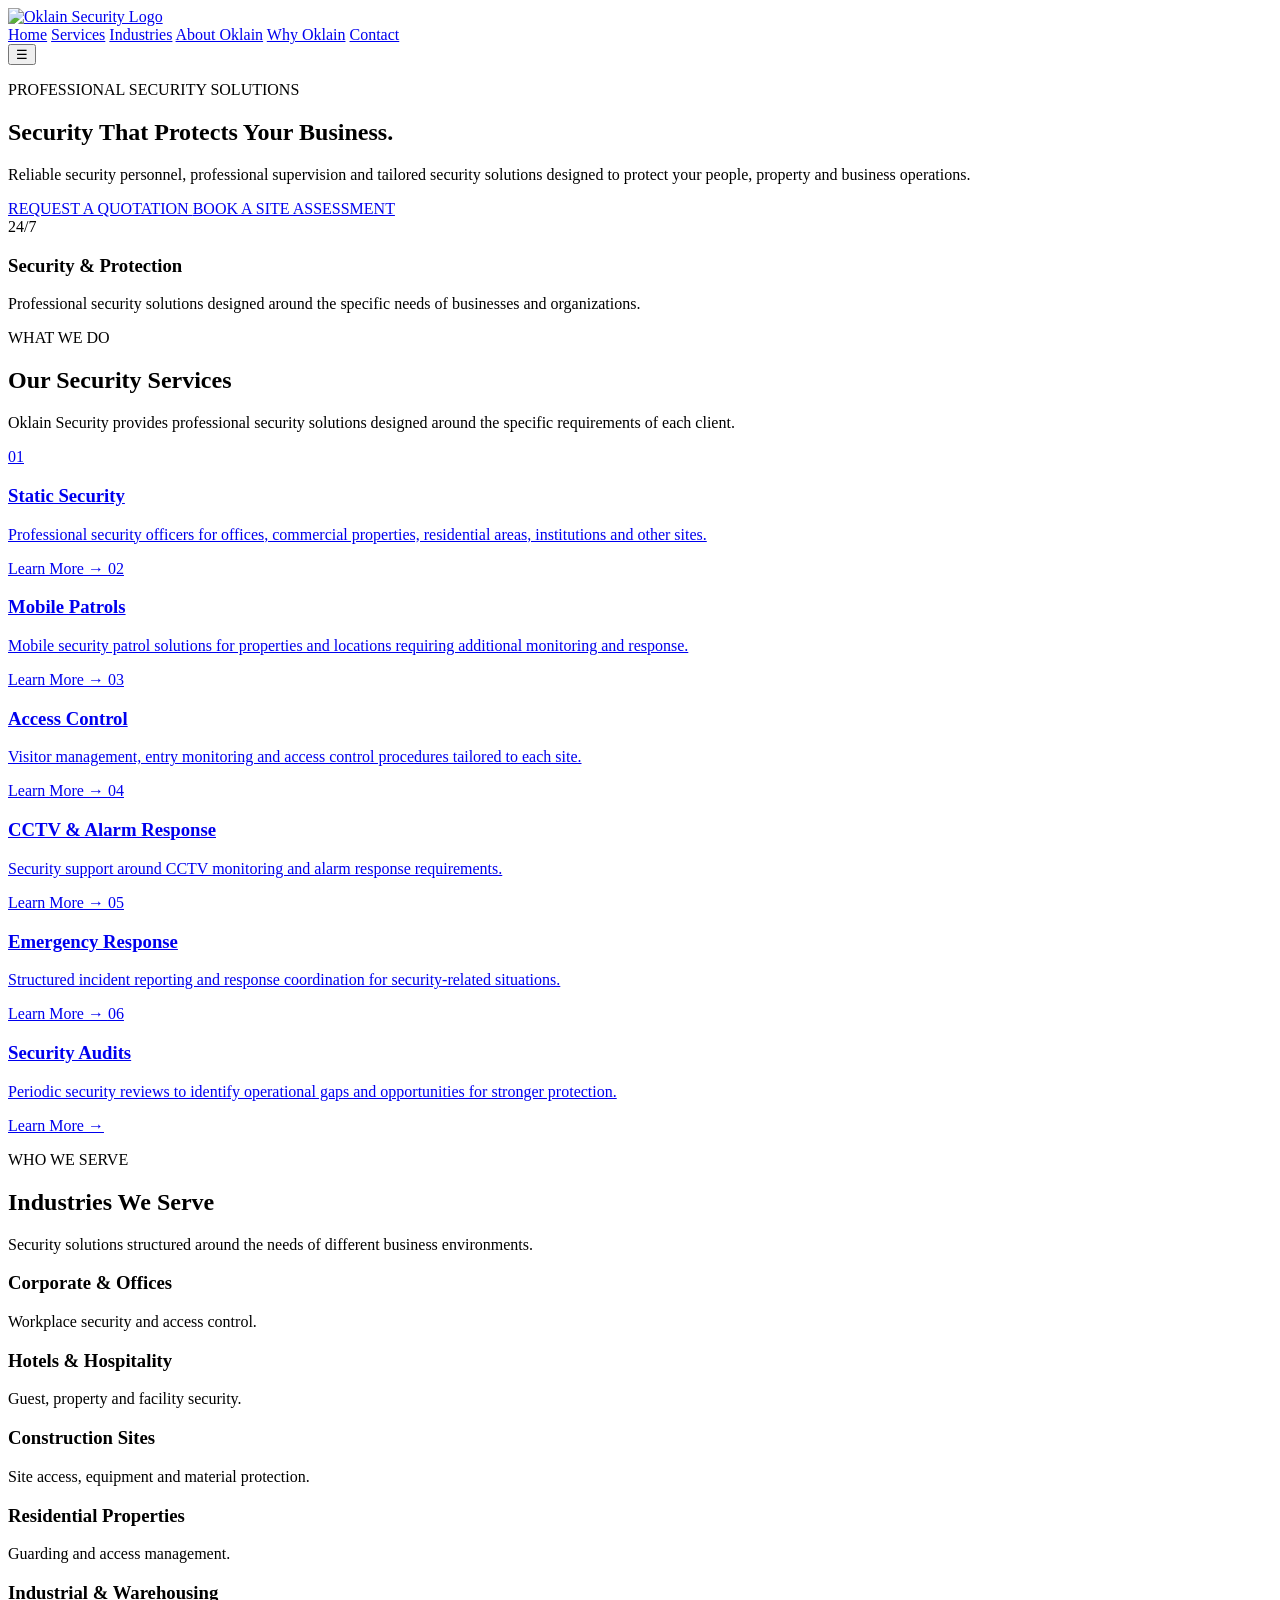
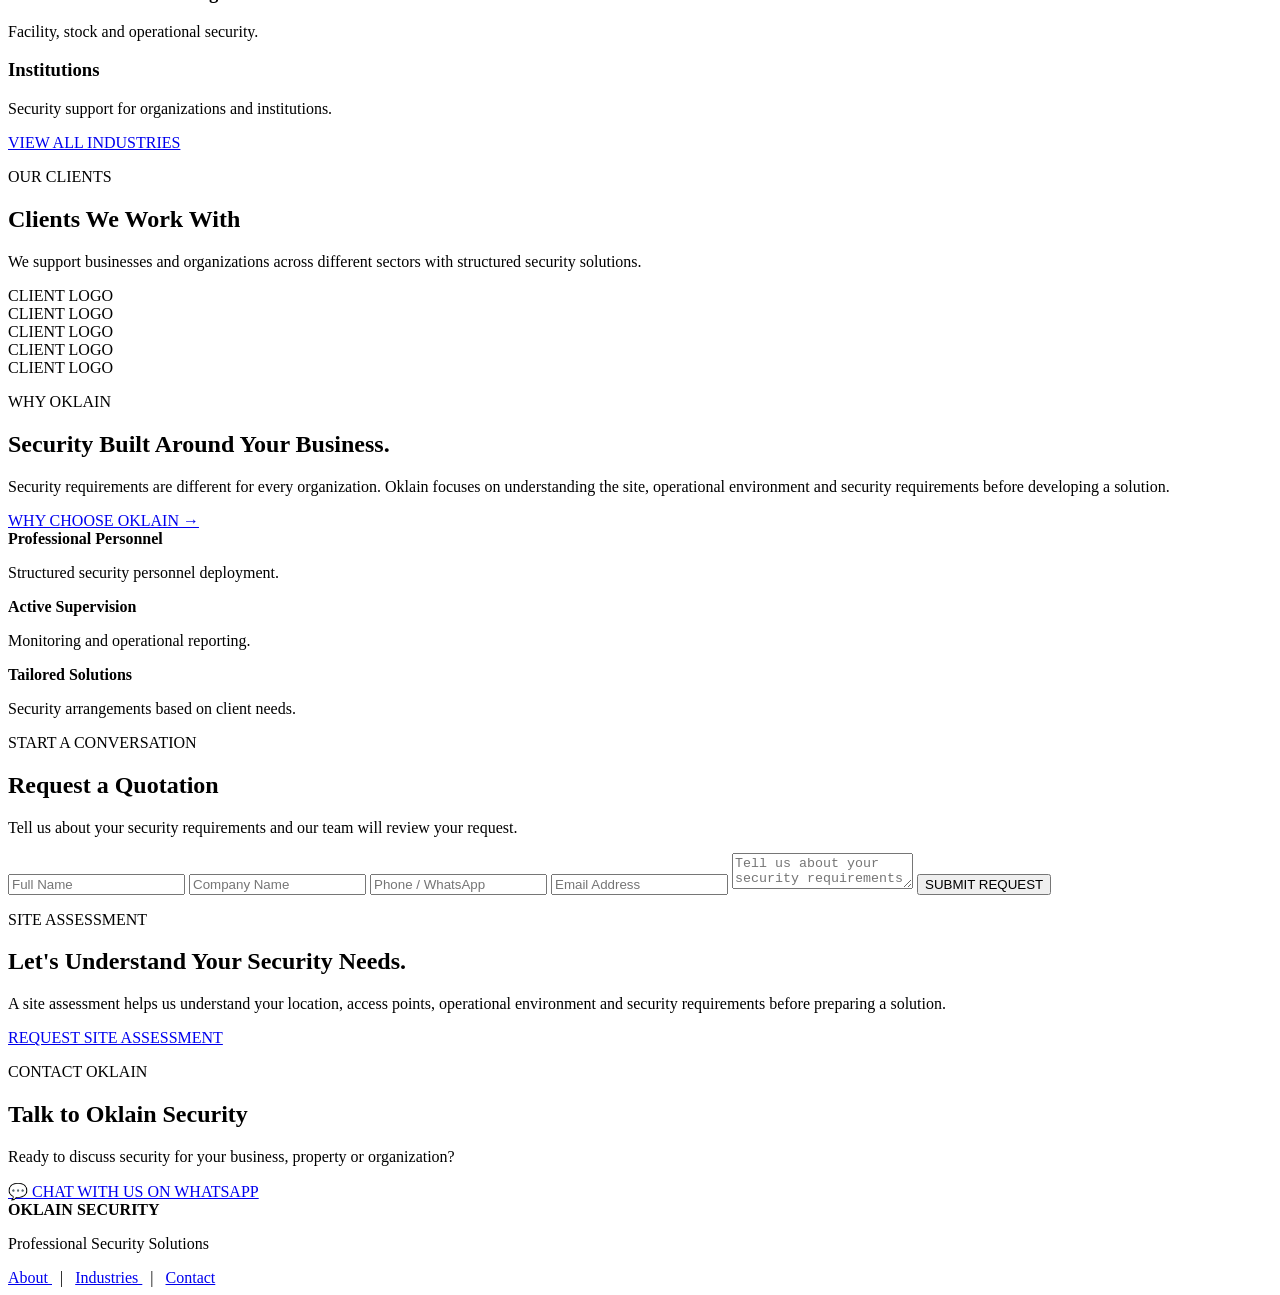
==== index.html @ 196a3929 "Add files via upload" ====
<!DOCTYPE html>
<html lang="en">

<head>
    <meta charset="UTF-8">
    <meta name="viewport" content="width=device-width, initial-scale=1.0">

    <title>Oklain Security Tanzania | Professional Security Services</title>

    <meta name="description" content="Oklain Security provides professional security services in Tanzania, including manned guarding, mobile patrols, access control, site supervision, CCTV and alarm response.">

    <meta name="keywords" content="security company Tanzania, security services Tanzania, security guards Tanzania, security company Dar es Salaam, commercial security services Tanzania, security guards for businesses">

    <meta name="author" content="Oklain Security Tanzania">

    <meta name="robots" content="index, follow">

    <link rel="canonical" href="http://www.oklainsecurity.co.tz/">

    <link rel="stylesheet" href="css/style.css">
</head>

<body>

    <!-- ================= NAVIGATION ================= -->

    <header class="navbar">

        <div class="container nav-container">

           <a href="index.html" class="logo">
    <img src="images/logo.png" alt="Oklain Security Logo">
</a>

            <nav id="navMenu">

    <a href="index.html">Home</a>

    <a href="services/services.html">Services</a>
    <a href="industries.html">Industries</a>

    <a href="about.html">About Oklain</a>

    <a href="why-oklain.html">Why Oklain</a>

     <a href="contact.html">Contact</a>
</nav>

            <button id="menuButton" class="menu-button">
                ☰
            </button>

        </div>

    </header>


    <!-- ================= HERO ================= -->

    <section class="hero">

        <div class="container hero-content">

            <div class="hero-text">

                <p class="eyebrow">
                    PROFESSIONAL SECURITY SOLUTIONS
                </p>

                <h1>
                    Security That Protects Your Business.
                </h1>

                <p class="hero-description">
                    Reliable security personnel, professional supervision
                    and tailored security solutions designed to protect
                    your people, property and business operations.
                </p>

                <div class="hero-buttons">

                    <a href="#quotation" class="btn btn-primary">
                        REQUEST A QUOTATION
                    </a>

                    <a href="#assessment" class="btn btn-outline">
                        BOOK A SITE ASSESSMENT
                    </a>

                </div>

            </div>


            <div class="hero-box">

                <span class="hero-number">
                    24/7
                </span>

                <h3>
                    Security & Protection
                </h3>

                <p>
                    Professional security solutions designed around
                    the specific needs of businesses and organizations.
                </p>

            </div>

        </div>

    </section>


    <!-- ================= SERVICES ================= -->

    <section id="services" class="section">

        <div class="container">

            <div class="section-heading">

                <p class="eyebrow">
                    WHAT WE DO
                </p>

                <h2>
                    Our Security Services
                </h2>

                <p>
                    Oklain Security provides professional security
                    solutions designed around the specific requirements
                    of each client.
                </p>

            </div>


            <div class="service-grid">


                <!-- SERVICE 1 -->

                <a href="services/static-security.html"
                   class="service-card">

                    <span class="service-number">
                        01
                    </span>

                    <h3>
                        Static Security
                    </h3>

                    <p>
                        Professional security officers for offices,
                        commercial properties, residential areas,
                        institutions and other sites.
                    </p>

                    <span class="learn-more">
                        Learn More →
                    </span>

                </a>


                <!-- SERVICE 2 -->

                <a href="services/mobile-patrols.html"
                   class="service-card">

                    <span class="service-number">
                        02
                    </span>

                    <h3>
                        Mobile Patrols
                    </h3>

                    <p>
                        Mobile security patrol solutions for properties
                        and locations requiring additional monitoring
                        and response.
                    </p>

                    <span class="learn-more">
                        Learn More →
                    </span>

                </a>


                <!-- SERVICE 3 -->

                <a href="services/access-control.html"
                   class="service-card">

                    <span class="service-number">
                        03
                    </span>

                    <h3>
                        Access Control
                    </h3>

                    <p>
                        Visitor management, entry monitoring and
                        access control procedures tailored to each site.
                    </p>

                    <span class="learn-more">
                        Learn More →
                    </span>

                </a>


                <!-- SERVICE 4 -->

                <a href="services/cctv-alarm.html"
                   class="service-card">

                    <span class="service-number">
                        04
                    </span>

                    <h3>
                        CCTV & Alarm Response
                    </h3>

                    <p>
                        Security support around CCTV monitoring
                        and alarm response requirements.
                    </p>

                    <span class="learn-more">
                        Learn More →
                    </span>

                </a>


                <!-- SERVICE 5 -->

                <a href="services/emergency-response.html"
                   class="service-card">

                    <span class="service-number">
                        05
                    </span>

                    <h3>
                        Emergency Response
                    </h3>

                    <p>
                        Structured incident reporting and response
                        coordination for security-related situations.
                    </p>

                    <span class="learn-more">
                        Learn More →
                    </span>

                </a>


                <!-- SERVICE 6 -->

                <a href="services/security-audits.html"
                   class="service-card">

                    <span class="service-number">
                        06
                    </span>

                    <h3>
                        Security Audits
                    </h3>

                    <p>
                        Periodic security reviews to identify
                        operational gaps and opportunities for
                        stronger protection.
                    </p>

                    <span class="learn-more">
                        Learn More →
                    </span>

                </a>

            </div>

        </div>

    </section>


    <!-- ================= INDUSTRIES ================= -->

    <section class="section industries-preview">

        <div class="container">

            <div class="section-heading">

                <p class="eyebrow">
                    WHO WE SERVE
                </p>

                <h2>
                    Industries We Serve
                </h2>

                <p>
                    Security solutions structured around the needs
                    of different business environments.
                </p>

            </div>


            <div class="industry-grid">

                <div class="industry-card">
                    <h3>Corporate & Offices</h3>
                    <p>
                        Workplace security and access control.
                    </p>
                </div>


                <div class="industry-card">
                    <h3>Hotels & Hospitality</h3>
                    <p>
                        Guest, property and facility security.
                    </p>
                </div>


                <div class="industry-card">
                    <h3>Construction Sites</h3>
                    <p>
                        Site access, equipment and material protection.
                    </p>
                </div>


                <div class="industry-card">
                    <h3>Residential Properties</h3>
                    <p>
                        Guarding and access management.
                    </p>
                </div>


                <div class="industry-card">
                    <h3>Industrial & Warehousing</h3>
                    <p>
                        Facility, stock and operational security.
                    </p>
                </div>


                <div class="industry-card">
                    <h3>Institutions</h3>
                    <p>
                        Security support for organizations and institutions.
                    </p>
                </div>

            </div>


            <div class="center-button">

                <a href="industries.html"
                   class="btn btn-primary">

                    VIEW ALL INDUSTRIES

                </a>

            </div>

        </div>

    </section>


    <!-- ================= CLIENTS ================= -->

    <section class="section clients">

        <div class="container">

            <div class="section-heading center">

                <p class="eyebrow">
                    OUR CLIENTS
                </p>

                <h2>
                    Clients We Work With
                </h2>

                <p>
                    We support businesses and organizations
                    across different sectors with structured
                    security solutions.
                </p>

            </div>


            <div class="client-logos">

                <!--
                TUTAWEKA LOGOS ZA CLIENTS HALISI HAPA.
                -->

                <div class="client-placeholder">
                    CLIENT LOGO
                </div>

                <div class="client-placeholder">
                    CLIENT LOGO
                </div>

                <div class="client-placeholder">
                    CLIENT LOGO
                </div>

                <div class="client-placeholder">
                    CLIENT LOGO
                </div>

                <div class="client-placeholder">
                    CLIENT LOGO
                </div>

            </div>

        </div>

    </section>


    <!-- ================= WHY OKLAIN ================= -->

    <section class="section why-section">

        <div class="container why-container">

            <div>

                <p class="eyebrow">
                    WHY OKLAIN
                </p>

                <h2>
                    Security Built Around Your Business.
                </h2>

                <p>
                    Security requirements are different for every
                    organization. Oklain focuses on understanding
                    the site, operational environment and security
                    requirements before developing a solution.
                </p>

                <a href="why-oklain.html"
                   class="btn btn-primary">

                    WHY CHOOSE OKLAIN →

                </a>

            </div>


            <div class="why-list">

                <div>
                    <strong>
                        Professional Personnel
                    </strong>

                    <p>
                        Structured security personnel deployment.
                    </p>
                </div>


                <div>
                    <strong>
                        Active Supervision
                    </strong>

                    <p>
                        Monitoring and operational reporting.
                    </p>
                </div>


                <div>
                    <strong>
                        Tailored Solutions
                    </strong>

                    <p>
                        Security arrangements based on client needs.
                    </p>
                </div>

            </div>

        </div>

    </section>


    <!-- ================= QUOTATION ================= -->

    <section id="quotation" class="section">

        <div class="container">

            <div class="form-section">

                <div>

                    <p class="eyebrow">
                        START A CONVERSATION
                    </p>

                    <h2>
                        Request a Quotation
                    </h2>

                    <p>
                        Tell us about your security requirements
                        and our team will review your request.
                    </p>

                </div>


                <form id="quotationForm">

                    <input
                        type="text"
                        placeholder="Full Name"
                        required
                    >

                    <input
                        type="text"
                        placeholder="Company Name"
                    >

                    <input
                        type="tel"
                        placeholder="Phone / WhatsApp"
                        required
                    >

                    <input
                        type="email"
                        placeholder="Email Address"
                    >

                    <textarea
                        placeholder="Tell us about your security requirements"
                    ></textarea>

                    <button
                        type="submit"
                        class="btn btn-primary">

                        SUBMIT REQUEST

                    </button>

                </form>

            </div>

        </div>

    </section>


    <!-- ================= SITE ASSESSMENT ================= -->

    <section id="assessment" class="section assessment">

        <div class="container">

            <p class="eyebrow">
                SITE ASSESSMENT
            </p>

            <h2>
                Let's Understand Your Security Needs.
            </h2>

            <p>
                A site assessment helps us understand your location,
                access points, operational environment and security
                requirements before preparing a solution.
            </p>

            <a href="#quotation"
               class="btn btn-primary">

                REQUEST SITE ASSESSMENT

            </a>

        </div>

    </section>


    <!-- ================= CONTACT ================= -->

    <section id="contact" class="section contact-section">

        <div class="container">

            <p class="eyebrow">
                CONTACT OKLAIN
            </p>

            <h2>
                Talk to Oklain Security
            </h2>

            <p>
                Ready to discuss security for your business,
                property or organization?
            </p>

            <a
                href="https://wa.me/255758907347"
                target="_blank"
                class="whatsapp-button">

                💬 CHAT WITH US ON WHATSAPP

            </a>

        </div>

    </section>


    <!-- ================= FOOTER ================= -->

    <footer>

        <div class="container footer-content">

            <div>

                <strong>
                    OKLAIN SECURITY
                </strong>

                <p>
                    Professional Security Solutions
                </p>

            </div>


            <div>

                <a href="about.html">
                    About
                </a>

                &nbsp; | &nbsp;

                <a href="industries.html">
                    Industries
                </a>

                &nbsp; | &nbsp;

                <a href="#contact">
                    Contact
                </a>

            </div>

        </div>

    </footer>


    <script src="js/script.js"></script>

</body>

</html>
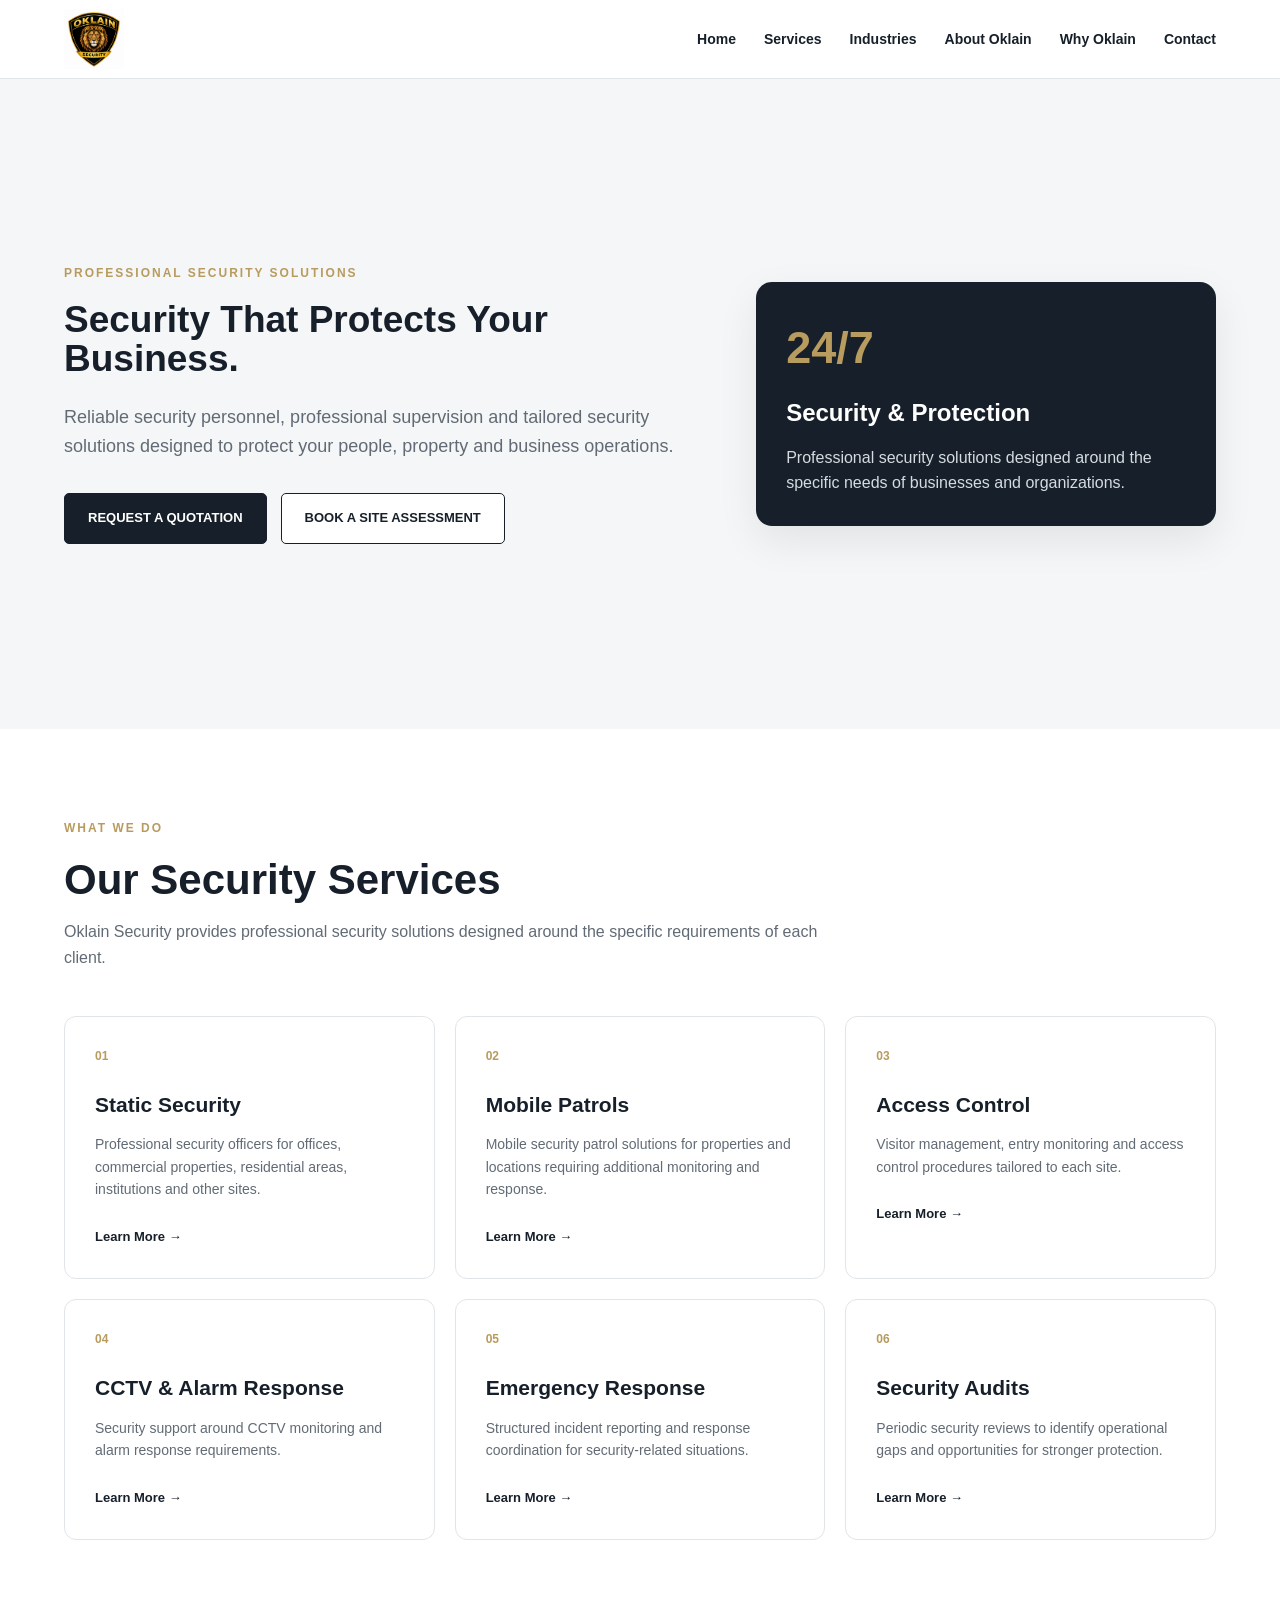
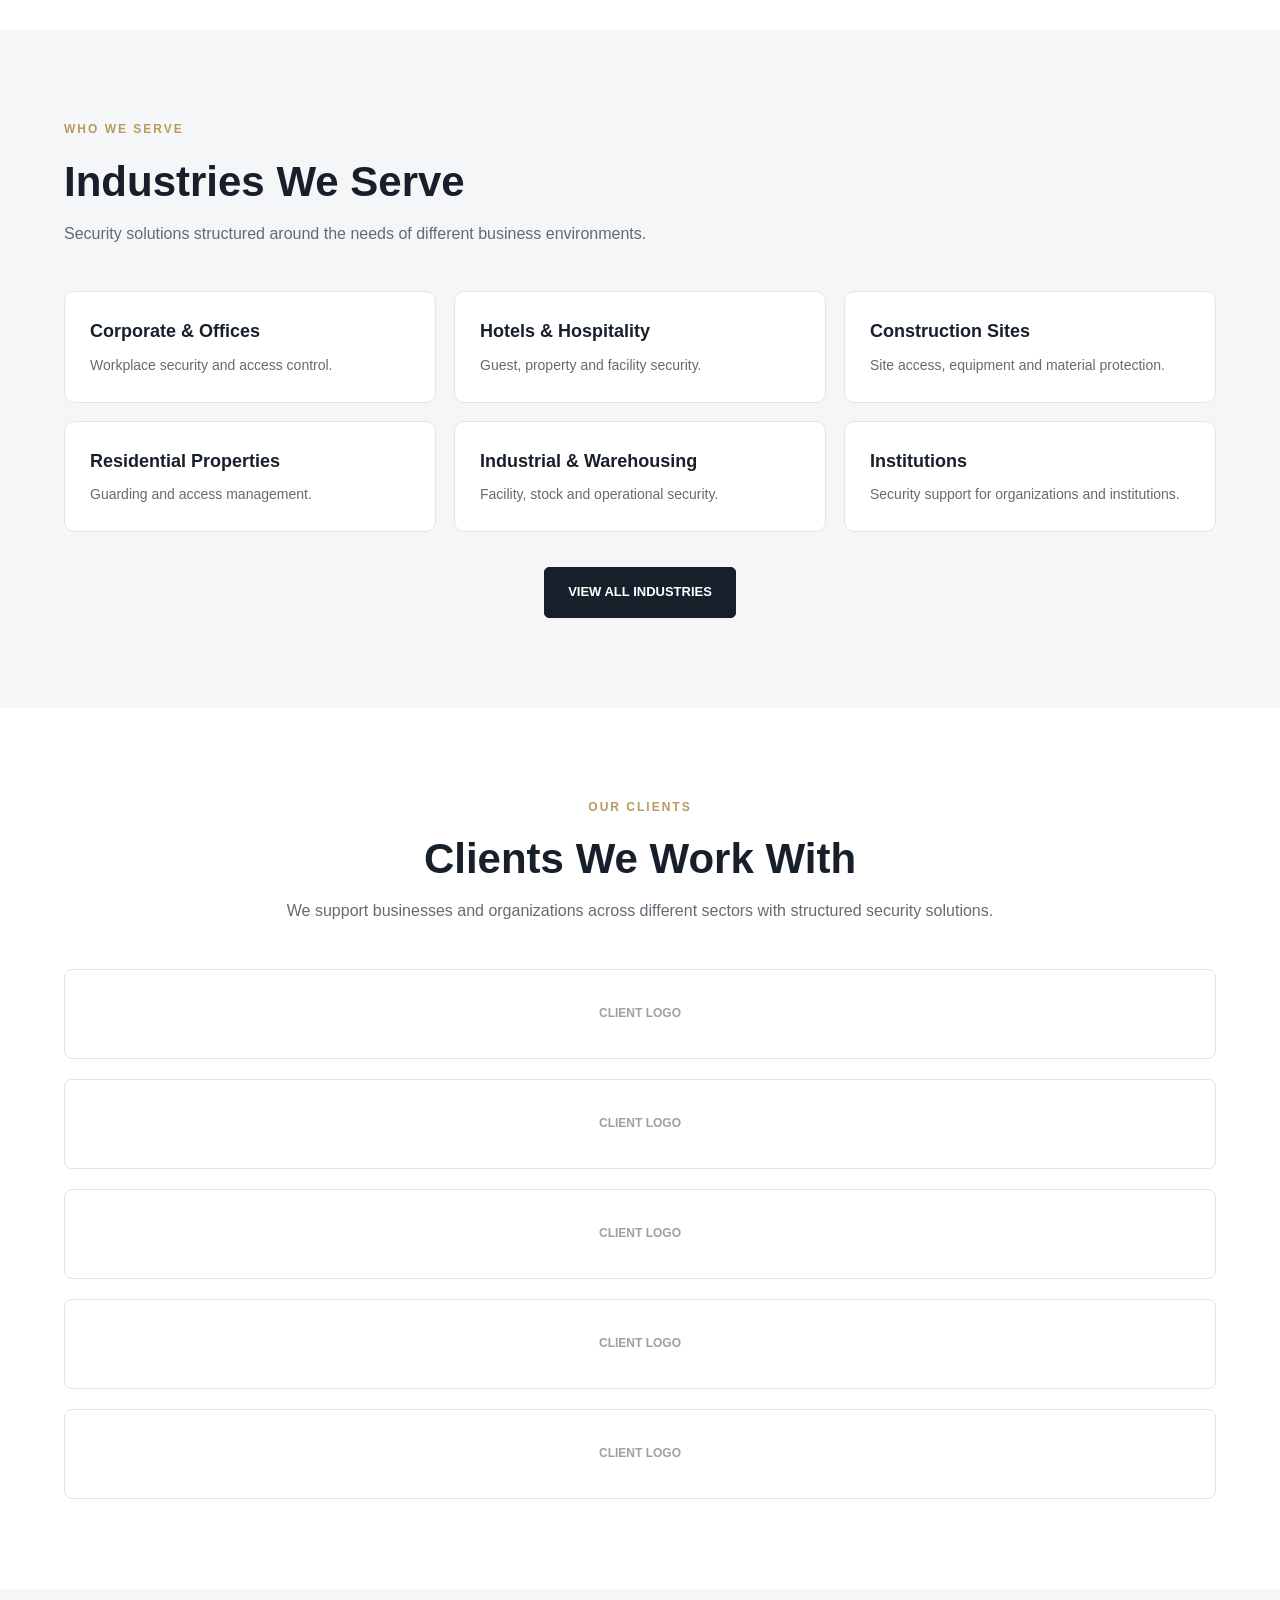
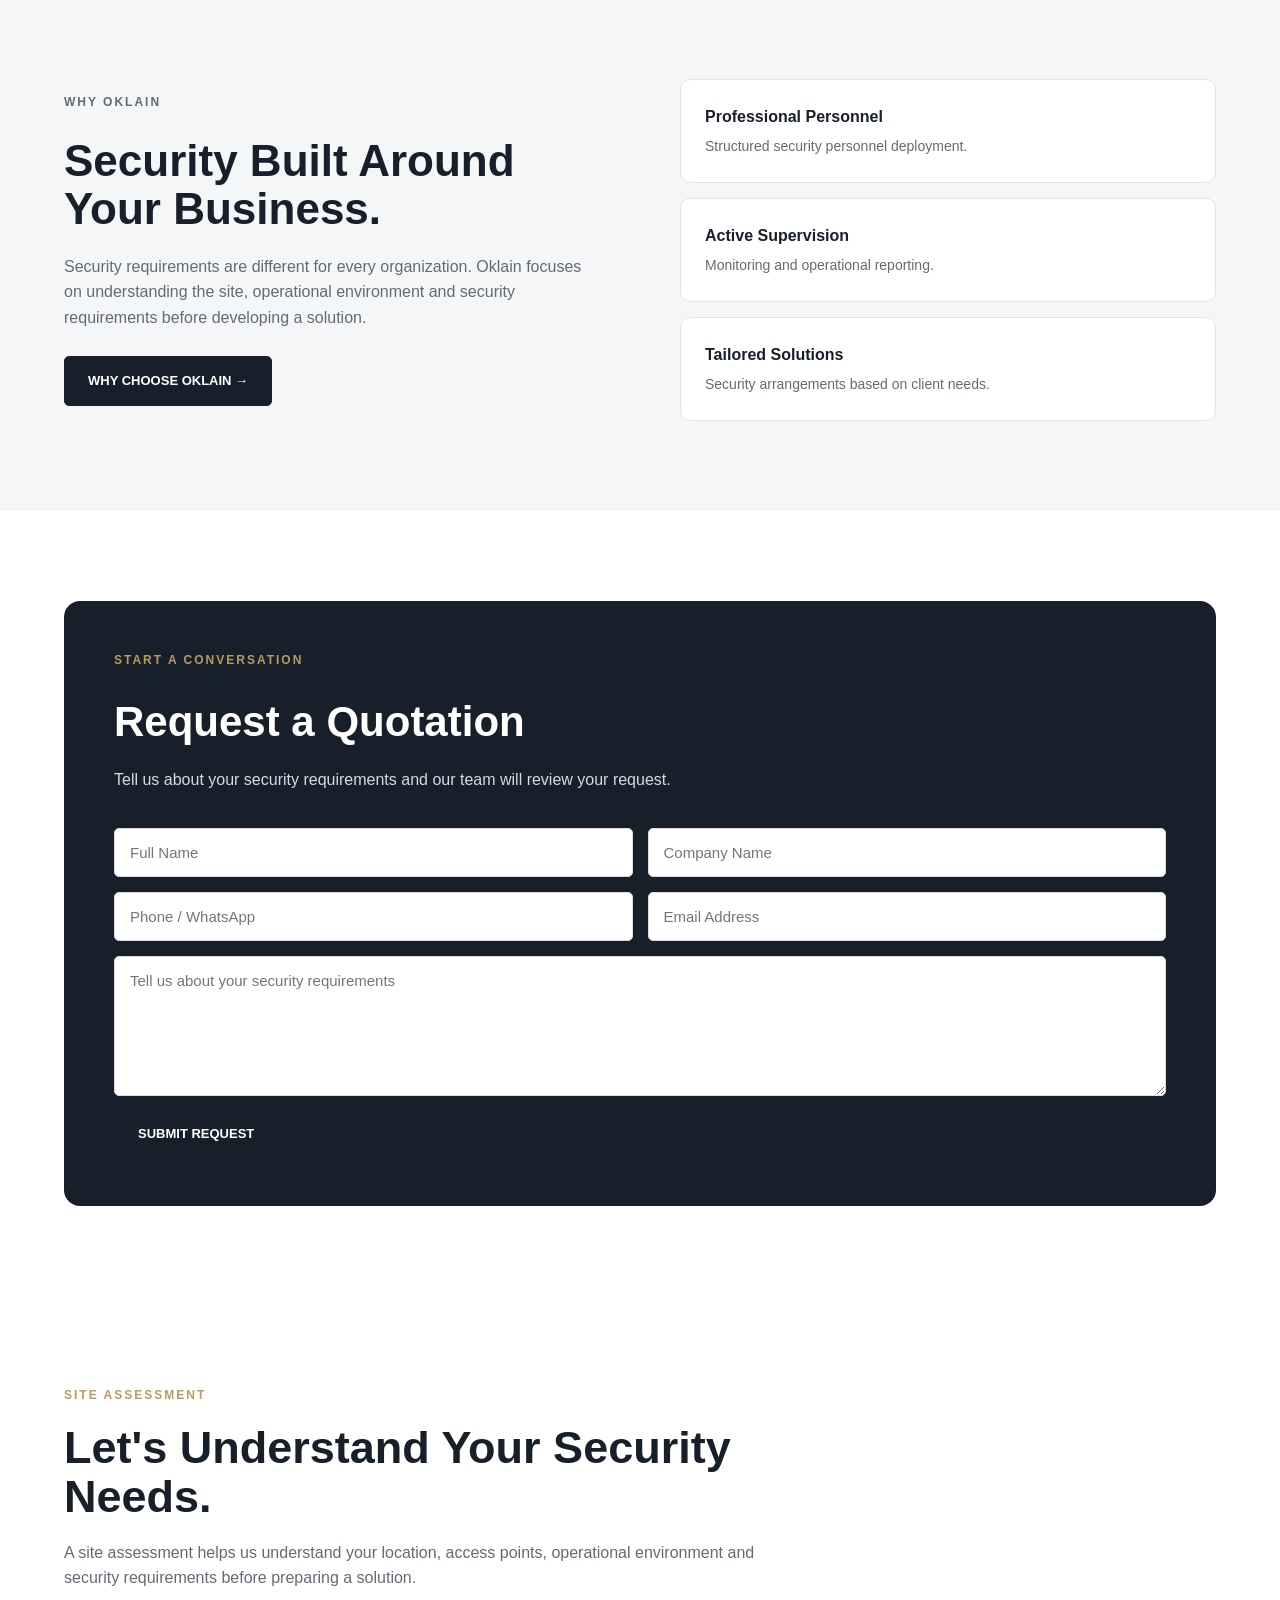
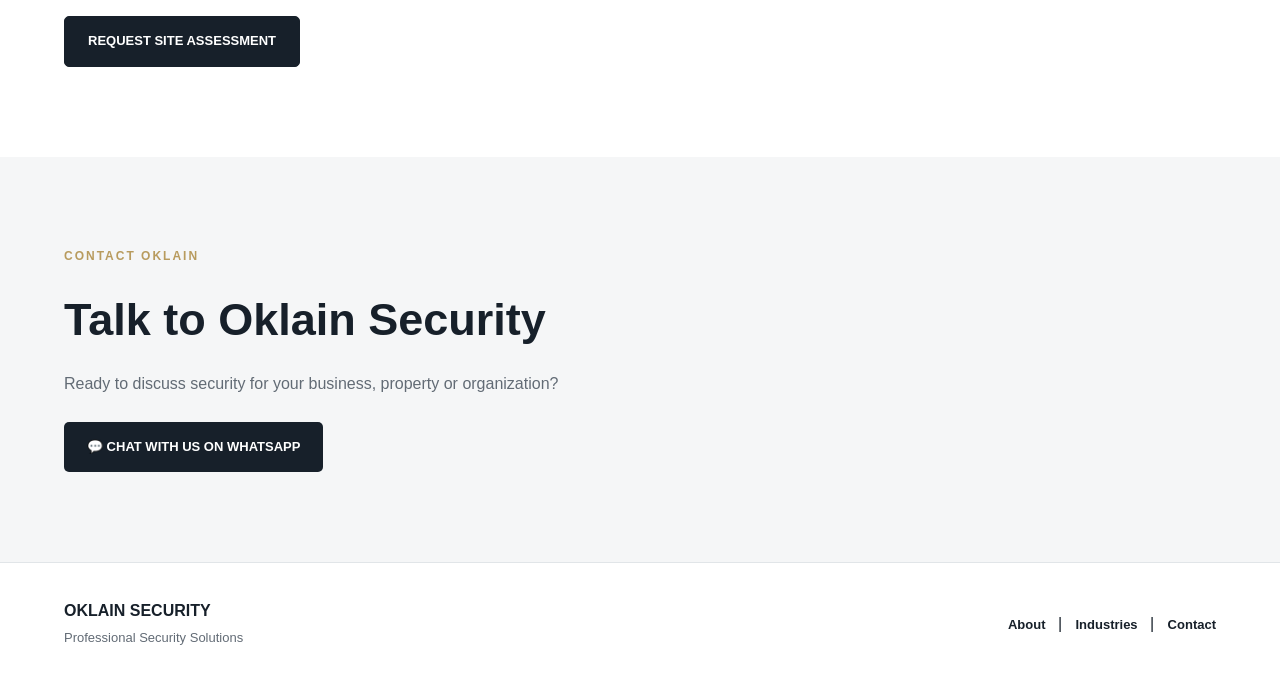
==== commit c80c7686: "Prepare site for GitHub Pages" ====
--- a/index.html
+++ b/index.html
@@ -17,7 +17,7 @@
 
     <link rel="canonical" href="http://www.oklainsecurity.co.tz/">
 
-    <link rel="stylesheet" href="css/style.css">
+    <link rel="stylesheet" href="style.css">
 </head>
 
 <body>
@@ -29,14 +29,14 @@
         <div class="container nav-container">
 
            <a href="index.html" class="logo">
-    <img src="images/logo.png" alt="Oklain Security Logo">
+    <img src="logo.png" alt="Oklain Security Logo">
 </a>
 
             <nav id="navMenu">
 
     <a href="index.html">Home</a>
 
-    <a href="services/services.html">Services</a>
+    <a href="services.html">Services</a>
     <a href="industries.html">Industries</a>
 
     <a href="about.html">About Oklain</a>
@@ -144,7 +144,7 @@
 
                 <!-- SERVICE 1 -->
 
-                <a href="services/static-security.html"
+                <a href="static-security.html"
                    class="service-card">
 
                     <span class="service-number">
@@ -170,7 +170,7 @@
 
                 <!-- SERVICE 2 -->
 
-                <a href="services/mobile-patrols.html"
+                <a href="mobile-patrols.html"
                    class="service-card">
 
                     <span class="service-number">
@@ -196,7 +196,7 @@
 
                 <!-- SERVICE 3 -->
 
-                <a href="services/access-control.html"
+                <a href="access-control.html"
                    class="service-card">
 
                     <span class="service-number">
@@ -221,7 +221,7 @@
 
                 <!-- SERVICE 4 -->
 
-                <a href="services/cctv-alarm.html"
+                <a href="cctv-alarm.html"
                    class="service-card">
 
                     <span class="service-number">
@@ -246,7 +246,7 @@
 
                 <!-- SERVICE 5 -->
 
-                <a href="services/emergency-response.html"
+                <a href="emergency-response.html"
                    class="service-card">
 
                     <span class="service-number">
@@ -271,7 +271,7 @@
 
                 <!-- SERVICE 6 -->
 
-                <a href="services/security-audits.html"
+                <a href="security-audits.html"
                    class="service-card">
 
                     <span class="service-number">
@@ -705,7 +705,7 @@
     </footer>
 
 
-    <script src="js/script.js"></script>
+    <script src="script.js"></script>
 
 </body>
 
--- a/style.css
+++ b/style.css
@@ -0,0 +1,1174 @@
+/* ==============================
+   OKLAIN SECURITY
+   MAIN WEBSITE STYLES
+================================= */
+
+* {
+    margin: 0;
+    padding: 0;
+    box-sizing: border-box;
+}
+
+html {
+    scroll-behavior: smooth;
+}
+
+body {
+    font-family: Arial, Helvetica, sans-serif;
+    background: #ffffff;
+    color: #17202a;
+    line-height: 1.6;
+}
+
+a {
+    text-decoration: none;
+    color: inherit;
+}
+
+img {
+    max-width: 100%;
+    display: block;
+}
+
+
+/* ==============================
+   COLORS
+================================= */
+
+:root {
+
+    --dark: #17202a;
+    --dark-soft: #24313d;
+
+    --white: #ffffff;
+
+    --light: #f5f6f7;
+
+    --border: #e1e5e8;
+
+    --text: #17202a;
+
+    --muted: #626b75;
+
+    --accent: #b89b5e;
+
+}
+
+
+/* ==============================
+   CONTAINER
+================================= */
+
+.container {
+
+    width: 90%;
+
+    max-width: 1200px;
+
+    margin: auto;
+
+}
+
+
+/* ==============================
+   NAVIGATION
+================================= */
+
+.navbar {
+
+    width: 100%;
+
+    background: var(--white);
+
+    border-bottom: 1px solid var(--border);
+
+    position: sticky;
+
+    top: 0;
+
+    z-index: 1000;
+
+}
+
+
+.nav-container {
+
+    min-height: 78px;
+
+    display: flex;
+
+    align-items: center;
+
+    justify-content: space-between;
+
+}
+
+
+/* LOGO */
+
+/* LOGO */
+
+.logo {
+    display: flex;
+    align-items: center;
+}
+
+.logo img {
+    height: 60px;
+    width: auto;
+    max-width: 200px;
+    object-fit: contain;
+    display: block;
+}
+
+
+/* NAV LINKS */
+
+nav {
+
+    display: flex;
+
+    align-items: center;
+
+    gap: 28px;
+
+}
+
+
+nav a {
+
+    font-size: 14px;
+
+    font-weight: 600;
+
+    transition: 0.3s;
+
+}
+
+
+nav a:hover {
+
+    color: var(--accent);
+
+}
+
+
+/* MENU BUTTON */
+
+.menu-button {
+
+    display: none;
+
+    background: none;
+
+    border: none;
+
+    font-size: 28px;
+
+    cursor: pointer;
+
+}
+
+
+/* ==============================
+   HERO
+================================= */
+
+.hero {
+
+    background: var(--light);
+
+}
+
+
+.hero-content {
+
+    min-height: 650px;
+
+    display: grid;
+
+    grid-template-columns: 1.15fr 0.85fr;
+
+    align-items: center;
+
+    gap: 70px;
+
+}
+
+
+.eyebrow {
+
+    font-size: 12px;
+
+    font-weight: 800;
+
+    letter-spacing: 2px;
+
+    margin-bottom: 18px;
+
+    color: var(--accent);
+
+}
+
+
+.hero h1 {
+
+    font-size: clamp(42px, 6vw, 70px);
+
+    line-height: 1.04;
+
+    max-width: 750px;
+
+    margin-bottom: 25px;
+
+}
+
+
+.hero-description {
+
+    max-width: 650px;
+
+    font-size: 18px;
+
+    color: var(--muted);
+
+}
+
+
+.hero-buttons {
+
+    display: flex;
+
+    gap: 14px;
+
+    flex-wrap: wrap;
+
+    margin-top: 32px;
+
+}
+
+
+/* ==============================
+   BUTTONS
+================================= */
+
+.btn {
+
+    display: inline-flex;
+
+    align-items: center;
+
+    justify-content: center;
+
+    padding: 14px 23px;
+
+    border-radius: 5px;
+
+    border: 1px solid var(--dark);
+
+    font-weight: 700;
+
+    font-size: 13px;
+
+    cursor: pointer;
+
+    transition: 0.3s;
+
+}
+
+
+.btn-primary {
+
+    background: var(--dark);
+
+    color: var(--white);
+
+}
+
+
+.btn-primary:hover {
+
+    background: var(--dark-soft);
+
+    transform: translateY(-2px);
+
+}
+
+
+.btn-outline {
+
+    background: var(--white);
+
+    color: var(--dark);
+
+}
+
+
+.btn-outline:hover {
+
+    background: var(--dark);
+
+    color: var(--white);
+
+}
+
+
+/* ==============================
+   HERO BOX
+================================= */
+
+.hero-box {
+
+    background: var(--dark);
+
+    color: var(--white);
+
+    padding: 45px;
+
+    border-radius: 16px;
+
+    box-shadow: 0 15px 40px rgba(0,0,0,0.08);
+
+}
+
+
+.hero-number {
+
+    display: block;
+
+    font-size: 55px;
+
+    font-weight: 800;
+
+    color: var(--accent);
+
+    margin-bottom: 10px;
+
+}
+
+
+.hero-box h3 {
+
+    font-size: 24px;
+
+    margin-bottom: 12px;
+
+}
+
+
+.hero-box p {
+
+    color: #d5dbe0;
+
+}
+
+
+/* ==============================
+   GENERAL SECTIONS
+================================= */
+
+.section {
+
+    padding: 90px 0;
+
+}
+
+
+.section-heading {
+
+    max-width: 780px;
+
+    margin-bottom: 45px;
+
+}
+
+
+.section-heading h2 {
+
+    font-size: 42px;
+
+    line-height: 1.15;
+
+    margin-bottom: 15px;
+
+}
+
+
+.section-heading p:not(.eyebrow) {
+
+    color: var(--muted);
+
+}
+
+
+/* ==============================
+   SERVICES
+================================= */
+
+.service-grid {
+
+    display: grid;
+
+    grid-template-columns: repeat(3, 1fr);
+
+    gap: 20px;
+
+}
+
+
+.service-card {
+
+    display: block;
+
+    border: 1px solid var(--border);
+
+    border-radius: 12px;
+
+    padding: 30px;
+
+    background: var(--white);
+
+    transition: 0.3s;
+
+}
+
+
+.service-card:hover {
+
+    transform: translateY(-6px);
+
+    border-color: var(--accent);
+
+    box-shadow: 0 15px 35px rgba(0,0,0,0.06);
+
+}
+
+
+.service-number {
+
+    display: block;
+
+    font-size: 12px;
+
+    font-weight: 800;
+
+    color: var(--accent);
+
+    margin-bottom: 22px;
+
+}
+
+
+.service-card h3 {
+
+    font-size: 21px;
+
+    margin-bottom: 12px;
+
+}
+
+
+.service-card p {
+
+    color: var(--muted);
+
+    font-size: 14px;
+
+    margin-bottom: 22px;
+
+}
+
+
+.learn-more {
+
+    font-size: 13px;
+
+    font-weight: 800;
+
+}
+
+
+/* ==============================
+   INDUSTRIES
+================================= */
+
+.industries-preview {
+
+    background: var(--light);
+
+}
+
+
+.industry-grid {
+
+    display: grid;
+
+    grid-template-columns: repeat(3, 1fr);
+
+    gap: 18px;
+
+}
+
+
+.industry-card {
+
+    background: var(--white);
+
+    border: 1px solid var(--border);
+
+    padding: 25px;
+
+    border-radius: 10px;
+
+}
+
+
+.industry-card h3 {
+
+    font-size: 18px;
+
+    margin-bottom: 8px;
+
+}
+
+
+.industry-card p {
+
+    font-size: 14px;
+
+    color: var(--muted);
+
+}
+
+
+.center-button {
+
+    text-align: center;
+
+    margin-top: 35px;
+
+}
+
+
+/* ==============================
+   CLIENTS
+================================= */
+
+.clients {
+
+    background: var(--white);
+
+}
+
+
+.center {
+
+    margin-left: auto;
+
+    margin-right: auto;
+
+    text-align: center;
+
+}
+
+
+.client-logos {
+
+    display: grid;
+
+    grid-template-columns: repeat(5, 1fr);
+
+    gap: 20px;
+
+    align-items: center;
+
+}
+
+
+.client-placeholder {
+
+    height: 90px;
+
+    border: 1px solid var(--border);
+
+    display: flex;
+
+    align-items: center;
+
+    justify-content: center;
+
+    border-radius: 8px;
+
+    color: #9aa1a7;
+
+    font-size: 12px;
+
+    font-weight: 700;
+
+}
+
+
+/* ==============================
+   WHY OKLAIN
+================================= */
+
+.why-section {
+
+    background: var(--light);
+
+}
+
+
+.why-container {
+
+    display: grid;
+
+    grid-template-columns: 1fr 1fr;
+
+    gap: 80px;
+
+    align-items: center;
+
+}
+
+
+.why-container h2 {
+
+    font-size: 44px;
+
+    line-height: 1.1;
+
+    margin-bottom: 20px;
+
+}
+
+
+.why-container p {
+
+    color: var(--muted);
+
+    margin-bottom: 25px;
+
+}
+
+
+.why-list {
+
+    display: flex;
+
+    flex-direction: column;
+
+    gap: 15px;
+
+}
+
+
+.why-list div {
+
+    background: var(--white);
+
+    padding: 24px;
+
+    border-radius: 10px;
+
+    border: 1px solid var(--border);
+
+}
+
+
+.why-list strong {
+
+    display: block;
+
+    margin-bottom: 6px;
+
+}
+
+
+.why-list p {
+
+    margin: 0;
+
+    font-size: 14px;
+
+}
+
+
+/* ==============================
+   FORM
+================================= */
+
+.form-section {
+
+    background: var(--dark);
+
+    color: var(--white);
+
+    border-radius: 16px;
+
+    padding: 50px;
+
+}
+
+
+.form-section h2 {
+
+    font-size: 42px;
+
+    margin-bottom: 12px;
+
+}
+
+
+.form-section > div > p:not(.eyebrow) {
+
+    color: #d5dbe0;
+
+}
+
+
+form {
+
+    margin-top: 35px;
+
+    display: grid;
+
+    grid-template-columns: 1fr 1fr;
+
+    gap: 15px;
+
+}
+
+
+form input,
+form textarea {
+
+    width: 100%;
+
+    padding: 15px;
+
+    border: 1px solid #d8dde1;
+
+    border-radius: 5px;
+
+    font-family: inherit;
+
+    font-size: 15px;
+
+    outline: none;
+
+}
+
+
+form textarea {
+
+    min-height: 140px;
+
+    resize: vertical;
+
+}
+
+
+form input:focus,
+form textarea:focus {
+
+    border-color: var(--accent);
+
+}
+
+
+form textarea {
+
+    grid-column: 1 / -1;
+
+}
+
+
+form button {
+
+    width: fit-content;
+
+}
+
+
+/* ==============================
+   SITE ASSESSMENT
+================================= */
+
+.assessment {
+
+    background: var(--white);
+
+}
+
+
+.assessment h2 {
+
+    font-size: 45px;
+
+    max-width: 700px;
+
+    line-height: 1.1;
+
+    margin-bottom: 18px;
+
+}
+
+
+.assessment p:not(.eyebrow) {
+
+    max-width: 700px;
+
+    color: var(--muted);
+
+    margin-bottom: 25px;
+
+}
+
+
+/* ==============================
+   CONTACT
+================================= */
+
+.contact-section {
+
+    background: var(--light);
+
+}
+
+
+.contact-section h2 {
+
+    font-size: 45px;
+
+    margin-bottom: 15px;
+
+}
+
+
+.contact-section p:not(.eyebrow) {
+
+    color: var(--muted);
+
+    margin-bottom: 25px;
+
+}
+
+
+.whatsapp-button {
+
+    display: inline-flex;
+
+    align-items: center;
+
+    padding: 15px 23px;
+
+    border-radius: 5px;
+
+    background: var(--dark);
+
+    color: var(--white);
+
+    font-weight: 800;
+
+    font-size: 13px;
+
+    transition: 0.3s;
+
+}
+
+
+.whatsapp-button:hover {
+
+    background: #24313d;
+
+    transform: translateY(-2px);
+
+}
+
+
+/* ==============================
+   FOOTER
+================================= */
+
+footer {
+
+    border-top: 1px solid var(--border);
+
+    padding: 35px 0;
+
+}
+
+
+.footer-content {
+
+    display: flex;
+
+    align-items: center;
+
+    justify-content: space-between;
+
+    gap: 25px;
+
+}
+
+
+.footer-content p {
+
+    color: var(--muted);
+
+    font-size: 13px;
+
+    margin-top: 4px;
+
+}
+
+
+.footer-content a {
+
+    font-size: 13px;
+
+    font-weight: 600;
+
+}
+
+
+/* ==============================
+   MOBILE
+================================= */
+
+@media (max-width: 900px) {
+
+    .hero-content {
+
+        grid-template-columns: 1fr;
+
+        padding: 70px 0;
+
+    }
+
+
+    .service-grid {
+
+        grid-template-columns: repeat(2, 1fr);
+
+    }
+
+
+    .industry-grid {
+
+        grid-template-columns: repeat(2, 1fr);
+
+    }
+
+
+    .why-container {
+
+        grid-template-columns: 1fr;
+
+        gap: 45px;
+
+    }
+
+
+    .client-logos {
+
+        grid-template-columns: repeat(3, 1fr);
+
+    }
+
+}
+
+
+@media (max-width: 700px) {
+
+    .nav-container {
+
+        min-height: 70px;
+
+    }
+
+
+    nav {
+
+        display: none;
+
+        position: absolute;
+
+        top: 70px;
+
+        right: 5%;
+
+        width: 230px;
+
+        padding: 20px;
+
+        background: var(--white);
+
+        border: 1px solid var(--border);
+
+        border-radius: 8px;
+
+        box-shadow: 0 10px 30px rgba(0,0,0,0.08);
+
+        flex-direction: column;
+
+        align-items: flex-start;
+
+    }
+
+
+    nav.active {
+
+        display: flex;
+
+    }
+
+
+    .menu-button {
+
+        display: block;
+
+    }
+
+
+    .hero h1 {
+
+        font-size: 43px;
+
+    }
+
+
+    .hero-description {
+
+        font-size: 16px;
+
+    }
+
+
+    .section {
+
+        padding: 65px 0;
+
+    }
+
+
+    .section-heading h2 {
+
+        font-size: 34px;
+
+    }
+
+
+    .service-grid {
+
+        grid-template-columns: 1fr;
+
+    }
+
+
+    .industry-grid {
+
+        grid-template-columns: 1fr;
+
+    }
+
+
+    .client-logos {
+
+        grid-template-columns: repeat(2, 1fr);
+
+    }
+
+
+    .form-section {
+
+        padding: 30px 22px;
+
+    }
+
+
+    .form-section h2 {
+
+        font-size: 34px;
+
+    }
+
+
+    form {
+
+        grid-template-columns: 1fr;
+
+    }
+
+
+    form textarea {
+
+        grid-column: auto;
+
+    }
+
+
+    .assessment h2,
+    .contact-section h2 {
+
+        font-size: 35px;
+
+    }
+
+
+    .footer-content {
+
+        flex-direction: column;
+
+        align-items: flex-start;
+
+    }
+
+}
+
+
+/* ==============================
+   SMALL PHONES
+================================= */
+
+@media (max-width: 420px) { 
+ 
+    .container { 
+        width: 92%; 
+    }
+
+    .logo img {
+        height: 48px;
+        max-width: 160px;
+    }
+}
+
+    .hero h1 {
+
+        font-size: 37px;
+
+    }
+
+
+    .hero-box {
+
+        padding: 30px;
+
+    }
+
+
+    .hero-number {
+
+        font-size: 45px;
+
+    }
+
+
+    .client-logos {
+
+        grid-template-columns: 1fr;
+
+    }
+
+}
